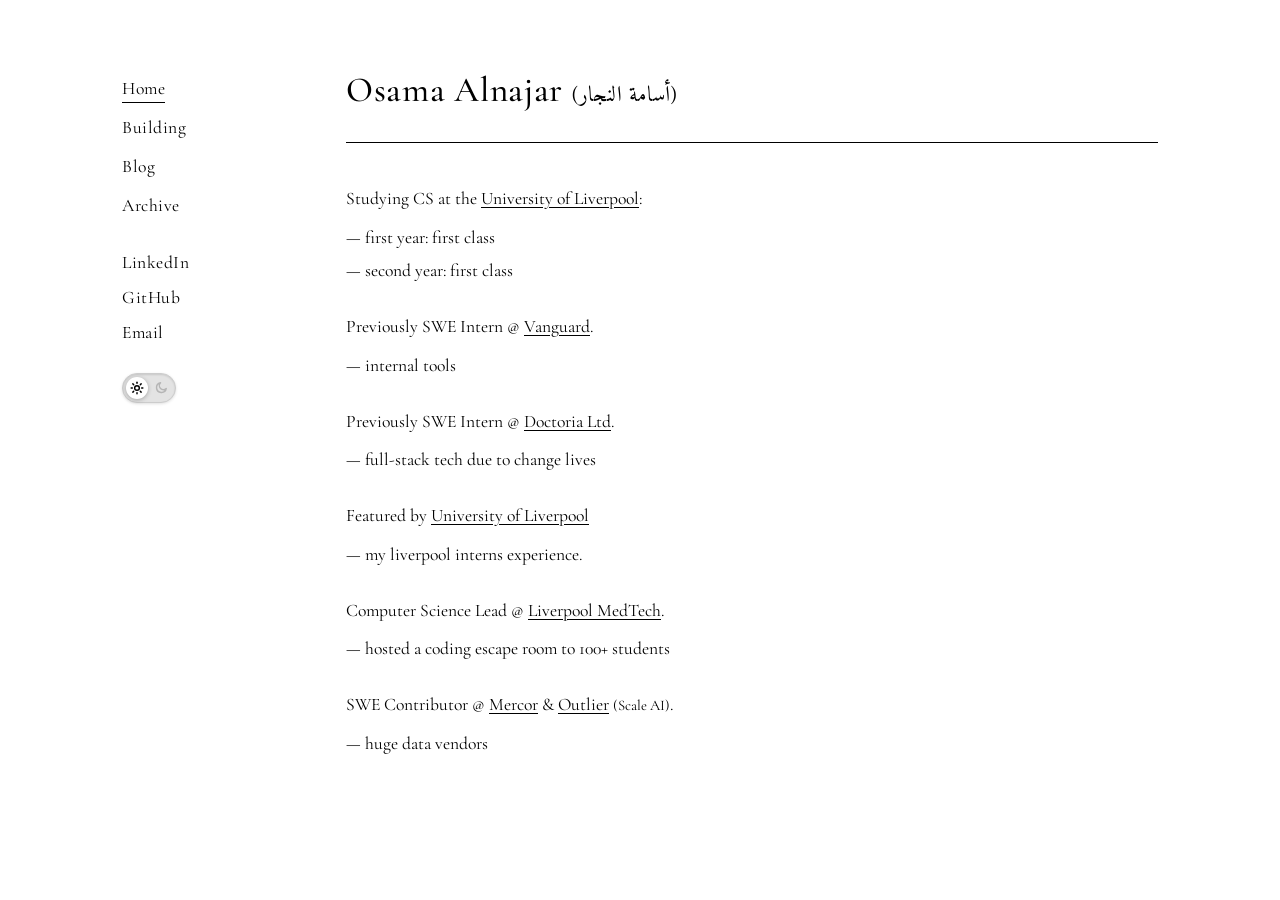
==== index.html @ 4be99ae2 "Mention Liverpool Interns in feature caption" ====
<!DOCTYPE html>
<html lang="en">
<head>
  <meta charset="UTF-8" />
  <meta name="viewport" content="width=device-width, initial-scale=1.0" />
  <title>Osama - Portfolio</title>
  <link rel="icon" href="/favicon.png" type="image/png" sizes="512x512" />
  <script>
    (() => {
      try {
        if (localStorage.getItem('portfolio-theme') === 'dark') {
          document.documentElement.dataset.theme = 'dark';
        }
      } catch (_) {}
    })();
  </script>
  <link rel="preconnect" href="https://fonts.googleapis.com" />
  <link rel="preconnect" href="https://fonts.gstatic.com" crossorigin />
  <link href="https://fonts.googleapis.com/css2?family=Amiri:wght@400;700&family=Cormorant+Garamond:wght@400;500;600&display=swap" rel="stylesheet" />
  <link rel="stylesheet" href="style.css" />
</head>
<body>
  <div class="layout">
    <aside class="sidebar">
      <nav class="nav" aria-label="Primary navigation">
        <a href="/" class="active">Home</a>
        <a href="/building">Building</a>
        <a href="/blog">Blog</a>
        <a href="/archive">Archive</a>
      </nav>

      <div class="sidebar-social">
        <div class="social-links">
          <a href="https://www.linkedin.com/in/osamaajr/" target="_blank" rel="noopener noreferrer">LinkedIn</a>
          <a href="https://github.com/osamaajr" target="_blank" rel="noopener noreferrer">GitHub</a>
          <a href="mailto:osama.alnajar.26@gmail.com">Email</a>
        </div>

        <label class="theme-toggle" title="Toggle theme">
          <input type="checkbox" data-theme-toggle />
          <span class="theme-toggle-track" aria-hidden="true">
            <span class="theme-toggle-thumb"></span>
            <span class="theme-toggle-icon sun">
              <svg viewBox="0 0 24 24" aria-hidden="true">
                <circle cx="12" cy="12" r="4"></circle>
                <path d="M12 2v2"></path>
                <path d="M12 20v2"></path>
                <path d="m4.93 4.93 1.41 1.41"></path>
                <path d="m17.66 17.66 1.41 1.41"></path>
                <path d="M2 12h2"></path>
                <path d="M20 12h2"></path>
                <path d="m6.34 17.66-1.41 1.41"></path>
                <path d="m19.07 4.93-1.41 1.41"></path>
              </svg>
            </span>
            <span class="theme-toggle-icon moon">
              <svg viewBox="0 0 24 24" aria-hidden="true">
                <path d="M21 12.8A8.4 8.4 0 1 1 11.2 3 6.4 6.4 0 0 0 21 12.8z"></path>
              </svg>
            </span>
          </span>
        </label>
      </div>
    </aside>

    <main class="content">
      <header class="header">
        <h1>Osama Alnajar <span class="arabic-name" lang="ar" dir="rtl">(أسامة النجار)</span></h1>
      </header>
      <hr class="header-divider" />

      <div class="description">
        <div class="section">
          <p>Studying CS at the <a href="#">University of Liverpool</a>:</p>
          <span class="item">first year: first class</span>
          <span class="item">second year: first class</span>
        </div>
        <div class="section">
          <p>Previously SWE Intern @ <a href="#">Vanguard</a>.</p>
          <span class="item">internal tools</span>
        </div>
        <div class="section">
          <p>Previously SWE Intern @ <a href="#">Doctoria Ltd</a>.</p>
          <span class="item">full-stack tech due to change lives</span>
        </div>
        <div class="section">
          <p>Featured by <a href="https://www.liverpool.ac.uk/careers/students/blog/case-studies/osama-doctoria-internship/" target="_blank" rel="noopener noreferrer">University of Liverpool</a></p>
          <span class="item">my liverpool interns experience.</span>
        </div>
        <div class="section">
          <p>Computer Science Lead @ <a href="#">Liverpool MedTech</a>.</p>
          <span class="item">hosted a coding escape room to 100+ students</span>
        </div>
        <div class="section">
          <p>SWE Contributor @ <a href="#">Mercor</a> &amp; <a href="#">Outlier</a> <small>(Scale AI)</small>.</p>
          <span class="item">huge data vendors</span>
        </div>
      </div>
    </main>
  </div>

  <script src="shooting-stars.js" defer></script>
  <script src="theme-toggle.js" defer></script>
  <script>
    window.va = window.va || function () { (window.vaq = window.vaq || []).push(arguments); };
  </script>
  <script defer src="/_vercel/insights/script.js"></script>
</body>
</html>
---- style.css ----
*, *::before, *::after {
  box-sizing: border-box;
  margin: 0;
  padding: 0;
}

:root {
  color-scheme: light;
  --bg: #ffffff;
  --text: #000000;
  --muted: #666666;
  --subtle: #999999;
  --rule: #d8d8d8;
  --star-rgb: 0, 0, 0;
  --toggle-bg: #e3e3e3;
  --toggle-border: #cccccc;
  --toggle-muted: #b5b5b5;
}

:root[data-theme="dark"] {
  color-scheme: dark;
  --bg: #000000;
  --text: #ffffff;
  --muted: #b8b8b8;
  --subtle: #8c8c8c;
  --rule: #303030;
  --star-rgb: 255, 255, 255;
  --toggle-bg: #202020;
  --toggle-border: #3a3a3a;
  --toggle-muted: #777777;
}

html {
  background-color: var(--bg);
  transition: background-color 0.2s ease;
}

body,
a,
.nav a::after,
.arabic-name,
.header-divider,
.description,
.project-list li::before,
.project-info p,
.archive-intro,
.archive-section,
.archive-section summary::before,
.archive-lines li,
.archive-lines li::before,
.theme-toggle,
.theme-toggle-track,
.theme-toggle-thumb,
.theme-toggle-icon,
.shooting-star,
.shooting-star::after {
  transition-duration: 0.2s;
  transition-timing-function: ease;
}

body {
  position: relative;
  max-width: 1100px;
  min-height: 100vh;
  margin: 0 auto;
  padding: 4.35rem 2rem 4rem;
  overflow-x: hidden;
  background: transparent;
  color: var(--text);
  font-family: 'Cormorant Garamond', Georgia, serif;
  line-height: 1.8;
  transition-property: color;
}

a {
  color: inherit;
  text-decoration: underline;
  text-underline-offset: 3px;
}

.layout {
  display: flex;
  gap: 4rem;
}

.sidebar {
  position: sticky;
  top: 4rem;
  flex: 0 0 160px;
  align-self: flex-start;
  padding-top: 0.5rem;
}

.nav,
.social-links {
  display: flex;
  flex-direction: column;
  align-items: flex-start;
}

.nav {
  gap: 0.86rem;
}

.nav a,
.social-links a {
  position: relative;
  border: 0;
  color: var(--text);
  font-size: 1.1rem;
  font-weight: 400;
  letter-spacing: 0.03em;
  line-height: 1.2;
  text-decoration: none;
}

.nav a::after {
  content: '';
  display: block;
  width: 100%;
  height: 1px;
  margin-top: 0.2rem;
  background: var(--text);
  transform: scaleX(0);
  transform-origin: left;
  transition-property: transform, background-color;
}

.nav a:hover::after,
.nav a.active::after {
  transform: scaleX(1);
}

.sidebar-social {
  margin-top: 2rem;
}

.social-links {
  gap: 0.86rem;
}

.theme-toggle {
  display: block;
  width: max-content;
  margin-top: 1.9rem;
  color: var(--text);
  cursor: pointer;
  user-select: none;
}

.theme-toggle input {
  position: absolute;
  opacity: 0;
  pointer-events: none;
}

.theme-toggle-track {
  position: relative;
  display: block;
  width: 54px;
  height: 30px;
  border: 1px solid var(--toggle-border);
  border-radius: 999px;
  background: var(--toggle-bg);
  box-shadow: inset 0 1px 2px rgba(0, 0, 0, 0.12), 0 1px 3px rgba(0, 0, 0, 0.12);
  transition-property: background-color, border-color;
}

.theme-toggle-thumb {
  position: absolute;
  top: 3px;
  left: 3px;
  z-index: 0;
  width: 22px;
  height: 22px;
  border-radius: 50%;
  background: var(--bg);
  box-shadow: 0 1px 4px rgba(0, 0, 0, 0.28);
  transition-property: transform, background-color;
}

.theme-toggle input:checked + .theme-toggle-track .theme-toggle-thumb {
  transform: translateX(24px);
}

.theme-toggle input:focus-visible + .theme-toggle-track {
  outline: 1px solid currentColor;
  outline-offset: 3px;
}

.theme-toggle-icon {
  position: absolute;
  top: 50%;
  z-index: 1;
  width: 14px;
  height: 14px;
  color: var(--toggle-muted);
  transform: translateY(-50%);
  transition-property: color;
}

.theme-toggle-icon.sun {
  left: 7px;
}

.theme-toggle-icon.moon {
  right: 7px;
}

.theme-toggle-icon svg {
  display: block;
  width: 100%;
  height: 100%;
  fill: none;
  stroke: currentColor;
  stroke-linecap: round;
  stroke-linejoin: round;
  stroke-width: 2.5;
}

:root:not([data-theme="dark"]) .theme-toggle-icon.sun,
:root[data-theme="dark"] .theme-toggle-icon.moon {
  color: var(--text);
}

.content {
  flex: 1;
  min-width: 0;
  max-width: none;
}

.header {
  margin-bottom: 2rem;
}

.header h1 {
  font-size: 2.2rem;
  font-weight: 500;
  line-height: 1.15;
  letter-spacing: 0.02em;
}

.arabic-name {
  color: var(--text);
  font-family: 'Amiri', serif;
  font-size: 0.62em;
  font-weight: 400;
  white-space: nowrap;
}

.header-divider {
  width: 100%;
  margin: 1rem 0 2.5rem;
  border: 0;
  border-top: 1px solid currentColor;
}

.description {
  margin-top: 1.5rem;
  color: var(--text);
  font-size: 1.1rem;
  line-height: 1.8;
}

.description p {
  margin-bottom: 0.45rem;
}

.section {
  margin-bottom: 1.5rem;
}

.item {
  display: block;
  margin-bottom: 0.12rem;
}

.item::before {
  content: '\2014  ';
}

.archive-content {
  max-width: 812px;
}

.archive {
  max-width: none;
}

.archive-intro {
  margin-bottom: 2.65rem;
  color: var(--muted);
  font-size: 1.1rem;
  font-weight: 500;
  font-style: italic;
}

.archive-section {
  border-bottom: 1px solid var(--rule);
  transition-property: border-color;
}

.archive-section summary {
  display: flex;
  align-items: center;
  gap: 0.75rem;
  padding: 1.42rem 0;
  color: var(--text);
  font-size: 1.1rem;
  font-weight: 600;
  line-height: 1.4;
  list-style: none;
  cursor: pointer;
}

.archive-section summary::-webkit-details-marker {
  display: none;
}

.archive-section summary::marker {
  content: '';
}

.archive-section summary::before {
  content: '+';
  width: 0.78rem;
  color: var(--subtle);
  font-size: 0.86rem;
  line-height: 1;
}

.archive-section[open] summary::before {
  content: '-';
}

.archive-lines {
  list-style: none;
  padding: 0 0 1.85rem;
}

.archive-lines li {
  display: block;
  color: var(--text);
  font-size: 1.1rem;
  font-weight: 600;
  line-height: 1.75;
  overflow: hidden;
  text-overflow: ellipsis;
  white-space: nowrap;
}

.archive-lines li::before {
  content: '\2014  ';
  color: var(--subtle);
}

.project-list {
  list-style: none;
  counter-reset: projects;
}

@counter-style arabic-indic-numbers {
  system: numeric;
  symbols: "٠" "١" "٢" "٣" "٤" "٥" "٦" "٧" "٨" "٩";
}

.project-list li {
  display: flex;
  align-items: flex-start;
  gap: 1.25rem;
  margin-bottom: 1.5rem;
}

.project-list li::before {
  counter-increment: projects;
  content: counter(projects, arabic-indic-numbers);
  flex-shrink: 0;
  min-width: 0.85rem;
  padding-top: 0.1rem;
  color: var(--subtle);
  font-size: 0.95rem;
}

.project-info {
  display: flex;
  flex-direction: column;
  gap: 0.26rem;
}

.project-name {
  align-self: flex-start;
  font-size: 1.1rem;
  font-weight: 500;
  line-height: 1.25;
  text-decoration: underline;
  text-underline-offset: 3px;
}

.project-name-plain {
  text-decoration: none;
}

.project-info p {
  max-width: 690px;
  color: var(--muted);
  font-size: 1.1rem;
  line-height: 1.8;
}

.project-more {
  margin-top: -0.25rem;
}

.project-list li.project-more::before {
  counter-increment: none;
  content: "";
}

.project-more .project-name {
  color: var(--muted);
  font-size: 1.1rem;
  text-decoration: none;
}

.project-more p {
  font-size: 1.1rem;
}

.shooting-star-layer {
  position: fixed;
  inset: 0;
  z-index: 20;
  overflow: hidden;
  pointer-events: none;
}

.shooting-star {
  position: absolute;
  width: var(--length);
  height: 2px;
  border-radius: 999px;
  opacity: 0;
  background: linear-gradient(90deg, rgba(var(--star-rgb), 0), rgba(var(--star-rgb), var(--alpha)));
  transform: rotate(var(--angle));
  transform-origin: right center;
  animation: shoot var(--duration) ease-out forwards;
}

.shooting-star::after {
  content: '';
  position: absolute;
  top: 50%;
  right: -1px;
  width: 5px;
  height: 5px;
  border-radius: 50%;
  background: rgba(var(--star-rgb), calc(var(--alpha) + 0.2));
  transform: translateY(-50%);
}

@keyframes shoot {
  0% {
    opacity: 0;
    transform: translate(0, 0) rotate(var(--angle));
  }
  12% {
    opacity: 1;
  }
  100% {
    opacity: 0;
    transform: translate(var(--travel-x), var(--travel-y)) rotate(var(--angle));
  }
}

@media (max-width: 760px) {
  body {
    width: auto;
    padding: 2rem 1.5rem;
  }

  .layout {
    flex-direction: column;
    gap: 0;
  }

  .sidebar,
  .content {
    width: 100%;
    max-width: none;
    padding-top: 0;
    position: static;
  }

  .nav {
    flex-direction: row;
    flex-wrap: wrap;
    gap: 1.5rem;
  }

  .sidebar-social {
    margin-top: 1rem;
  }

  .social-links {
    flex-direction: row;
    flex-wrap: wrap;
    gap: 1rem;
  }

  .theme-toggle {
    margin-top: 1rem;
  }

  .header h1 {
    font-size: 2.2rem;
  }

  .arabic-name {
    display: inline-block;
    margin-top: 0.2rem;
  }

  .header-divider {
    margin: 1.5rem 0 2rem;
  }

  .project-list li {
    gap: 0.9rem;
  }

  .archive-lines li {
    white-space: normal;
  }
}
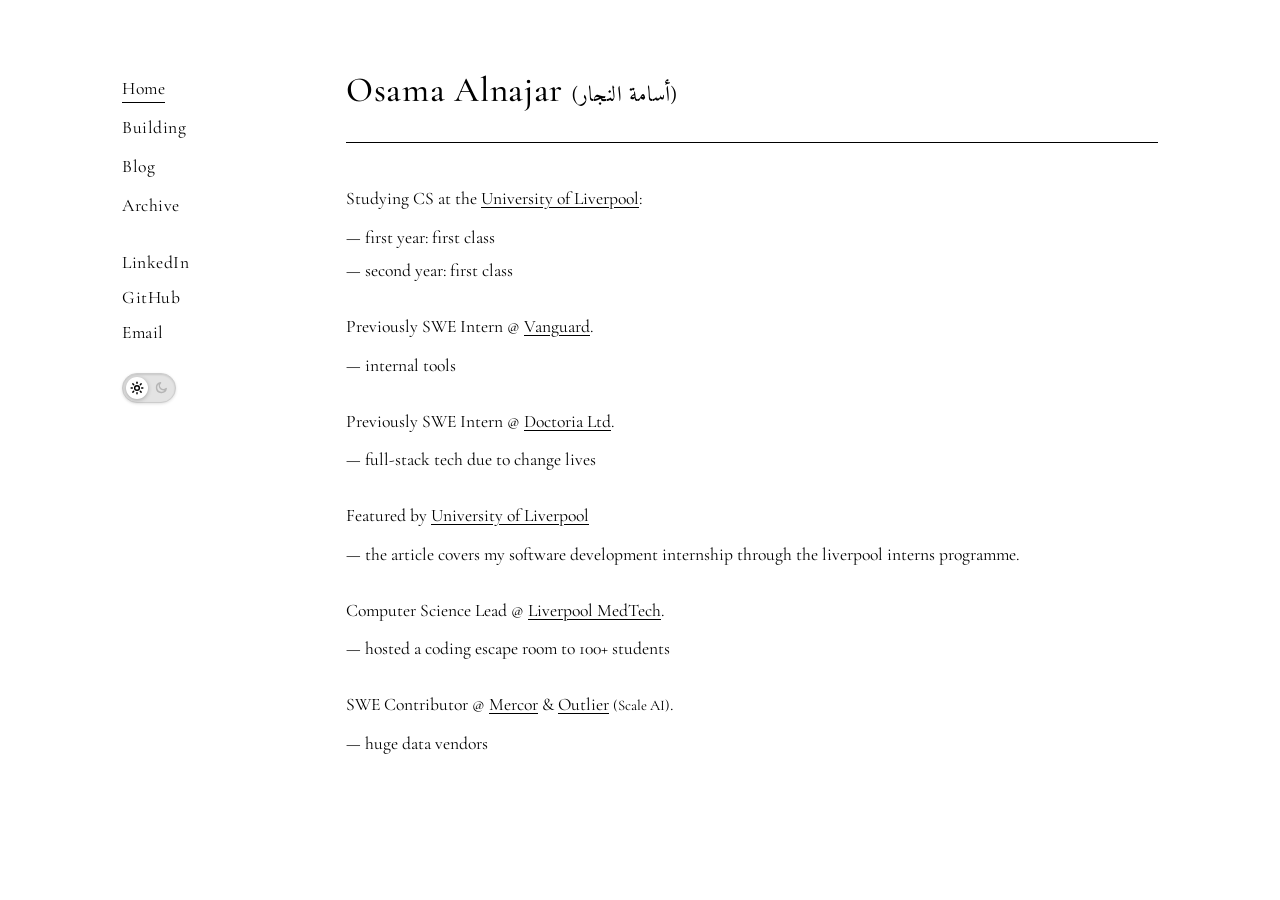
==== commit bb764e4f: "Combine internship and Liverpool Interns caption" ====
--- a/index.html
+++ b/index.html
@@ -85,7 +85,7 @@
         </div>
         <div class="section">
           <p>Featured by <a href="https://www.liverpool.ac.uk/careers/students/blog/case-studies/osama-doctoria-internship/" target="_blank" rel="noopener noreferrer">University of Liverpool</a></p>
-          <span class="item">my liverpool interns experience.</span>
+          <span class="item">the article covers my software development internship through the liverpool interns programme.</span>
         </div>
         <div class="section">
           <p>Computer Science Lead @ <a href="#">Liverpool MedTech</a>.</p>
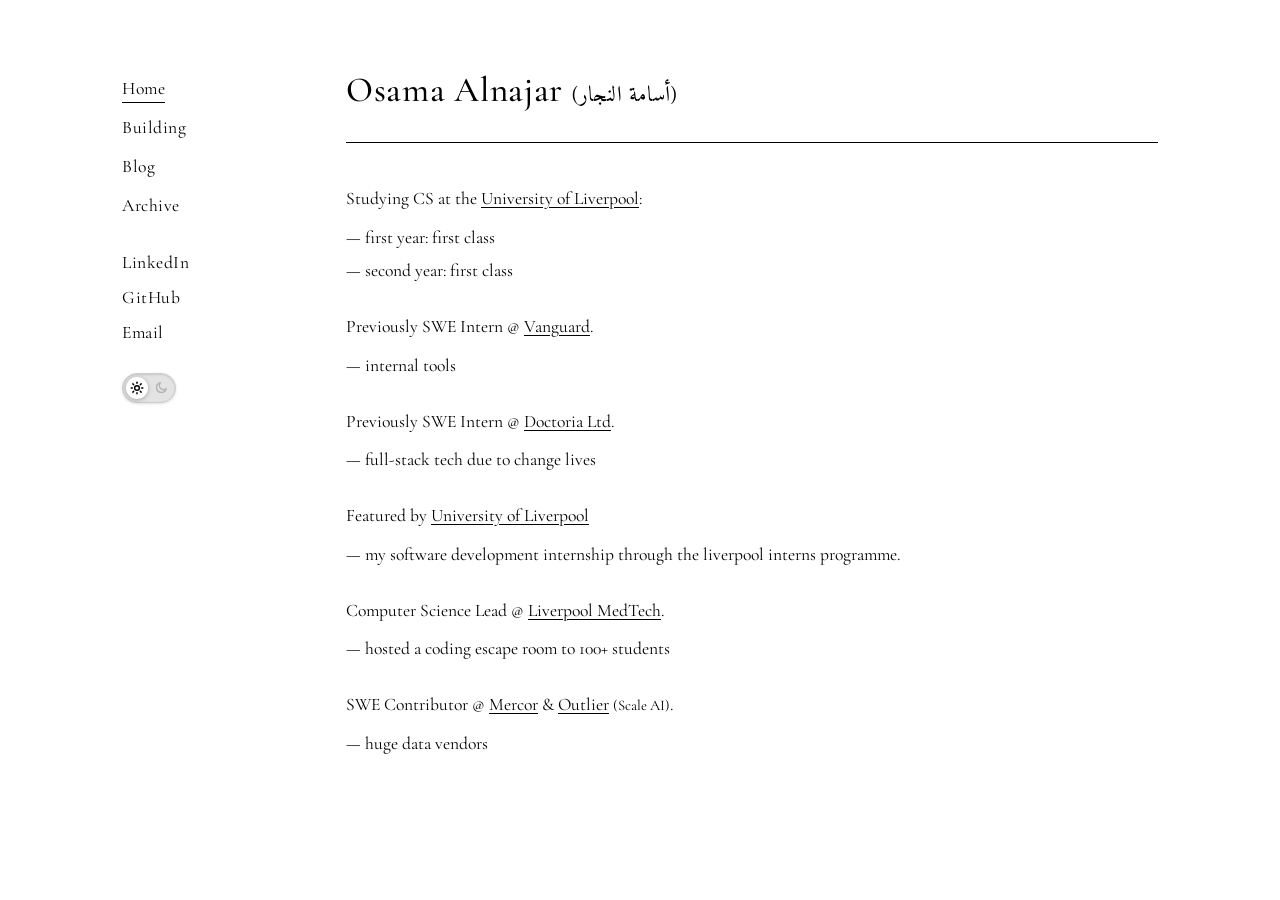
==== commit 6f5f22bf: "Update internship description in index.html" ====
--- a/index.html
+++ b/index.html
@@ -85,7 +85,7 @@
         </div>
         <div class="section">
           <p>Featured by <a href="https://www.liverpool.ac.uk/careers/students/blog/case-studies/osama-doctoria-internship/" target="_blank" rel="noopener noreferrer">University of Liverpool</a></p>
-          <span class="item">the article covers my software development internship through the liverpool interns programme.</span>
+          <span class="item">my software development internship through the liverpool interns programme.</span>
         </div>
         <div class="section">
           <p>Computer Science Lead @ <a href="#">Liverpool MedTech</a>.</p>
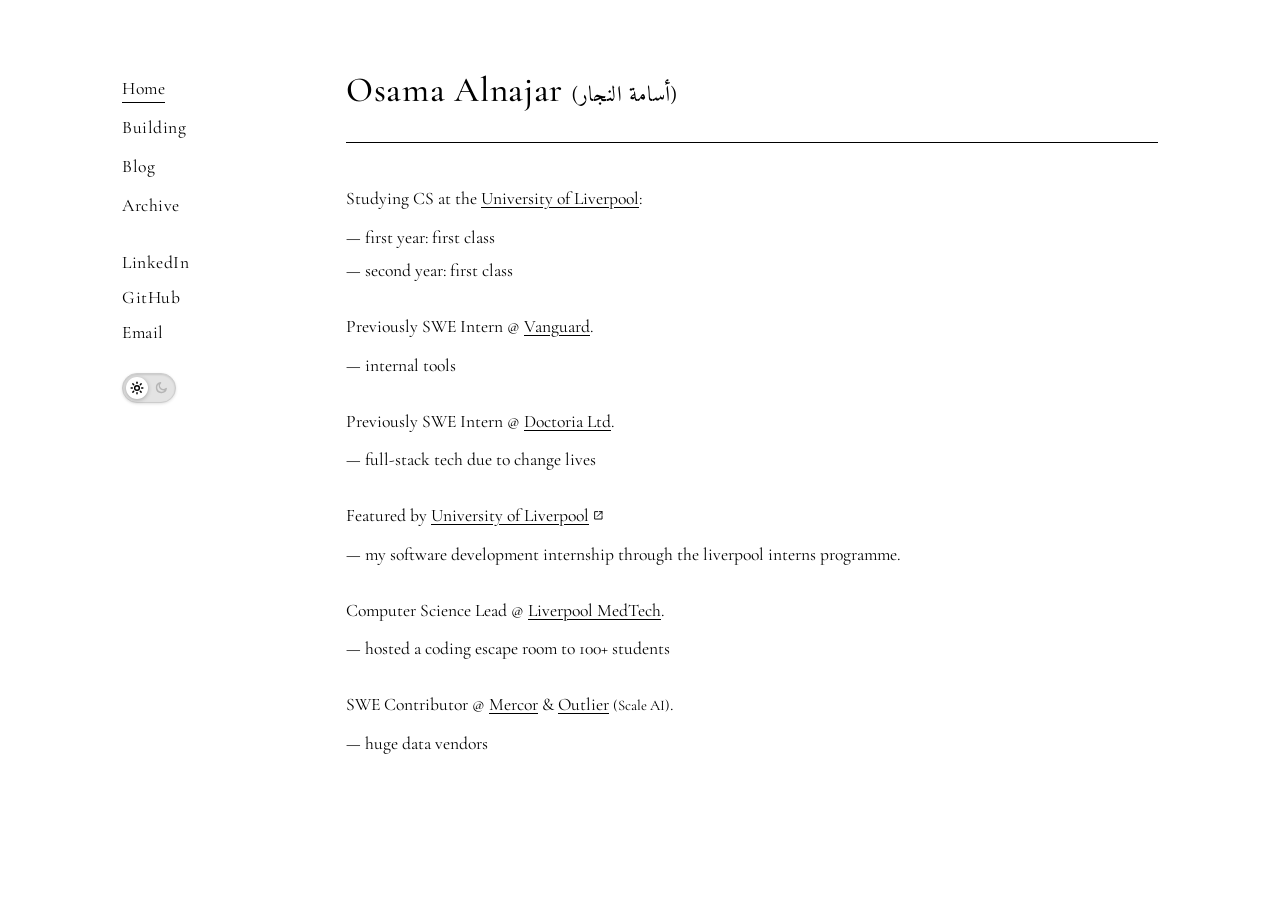
==== commit c9b4454b: "Add link icon to University feature" ====
--- a/index.html
+++ b/index.html
@@ -84,7 +84,7 @@
           <span class="item">full-stack tech due to change lives</span>
         </div>
         <div class="section">
-          <p>Featured by <a href="https://www.liverpool.ac.uk/careers/students/blog/case-studies/osama-doctoria-internship/" target="_blank" rel="noopener noreferrer">University of Liverpool</a></p>
+          <p>Featured by <a href="https://www.liverpool.ac.uk/careers/students/blog/case-studies/osama-doctoria-internship/" target="_blank" rel="noopener noreferrer">University of Liverpool<svg class="feature-link-icon" viewBox="0 0 24 24" aria-hidden="true" focusable="false"><path d="M14 5h5v5M19 5l-9 9M19 13v6H5V5h6" /></svg></a></p>
           <span class="item">my software development internship through the liverpool interns programme.</span>
         </div>
         <div class="section">
--- a/style.css
+++ b/style.css
@@ -279,6 +279,19 @@
   content: '\2014  ';
 }
 
+.feature-link-icon {
+  display: inline-block;
+  width: 0.72em;
+  height: 0.72em;
+  margin-left: 0.18em;
+  vertical-align: -0.03em;
+  fill: none;
+  stroke: currentColor;
+  stroke-linecap: round;
+  stroke-linejoin: round;
+  stroke-width: 1.8;
+}
+
 .archive-content {
   max-width: 812px;
 }
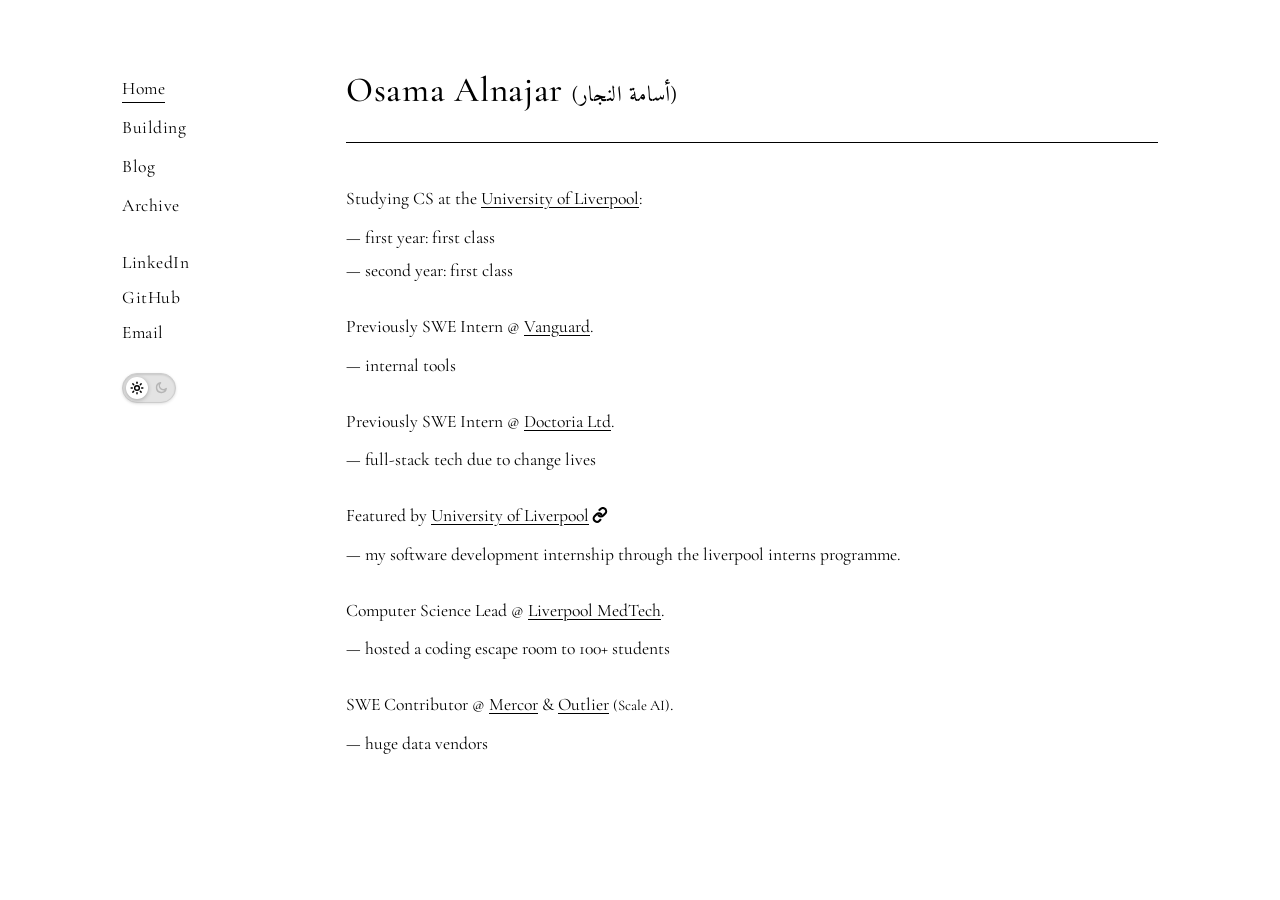
==== commit 25477d17: "Use chain-link icon for University feature" ====
--- a/index.html
+++ b/index.html
@@ -84,7 +84,7 @@
           <span class="item">full-stack tech due to change lives</span>
         </div>
         <div class="section">
-          <p>Featured by <a href="https://www.liverpool.ac.uk/careers/students/blog/case-studies/osama-doctoria-internship/" target="_blank" rel="noopener noreferrer">University of Liverpool<svg class="feature-link-icon" viewBox="0 0 24 24" aria-hidden="true" focusable="false"><path d="M14 5h5v5M19 5l-9 9M19 13v6H5V5h6" /></svg></a></p>
+          <p>Featured by <a href="https://www.liverpool.ac.uk/careers/students/blog/case-studies/osama-doctoria-internship/" target="_blank" rel="noopener noreferrer">University of Liverpool<svg class="feature-link-icon" viewBox="0 0 24 24" aria-hidden="true" focusable="false"><path d="M10 13a5 5 0 0 0 7.07 0l3-3a5 5 0 0 0-7.07-7.07l-1.72 1.72M14 11a5 5 0 0 0-7.07 0l-3 3a5 5 0 0 0 7.07 7.07l1.72-1.72" /></svg></a></p>
           <span class="item">my software development internship through the liverpool interns programme.</span>
         </div>
         <div class="section">
--- a/style.css
+++ b/style.css
@@ -281,15 +281,15 @@
 
 .feature-link-icon {
   display: inline-block;
-  width: 0.72em;
-  height: 0.72em;
+  width: 0.9em;
+  height: 0.9em;
   margin-left: 0.18em;
-  vertical-align: -0.03em;
+  vertical-align: -0.12em;
   fill: none;
   stroke: currentColor;
   stroke-linecap: round;
   stroke-linejoin: round;
-  stroke-width: 1.8;
+  stroke-width: 3.2;
 }
 
 .archive-content {
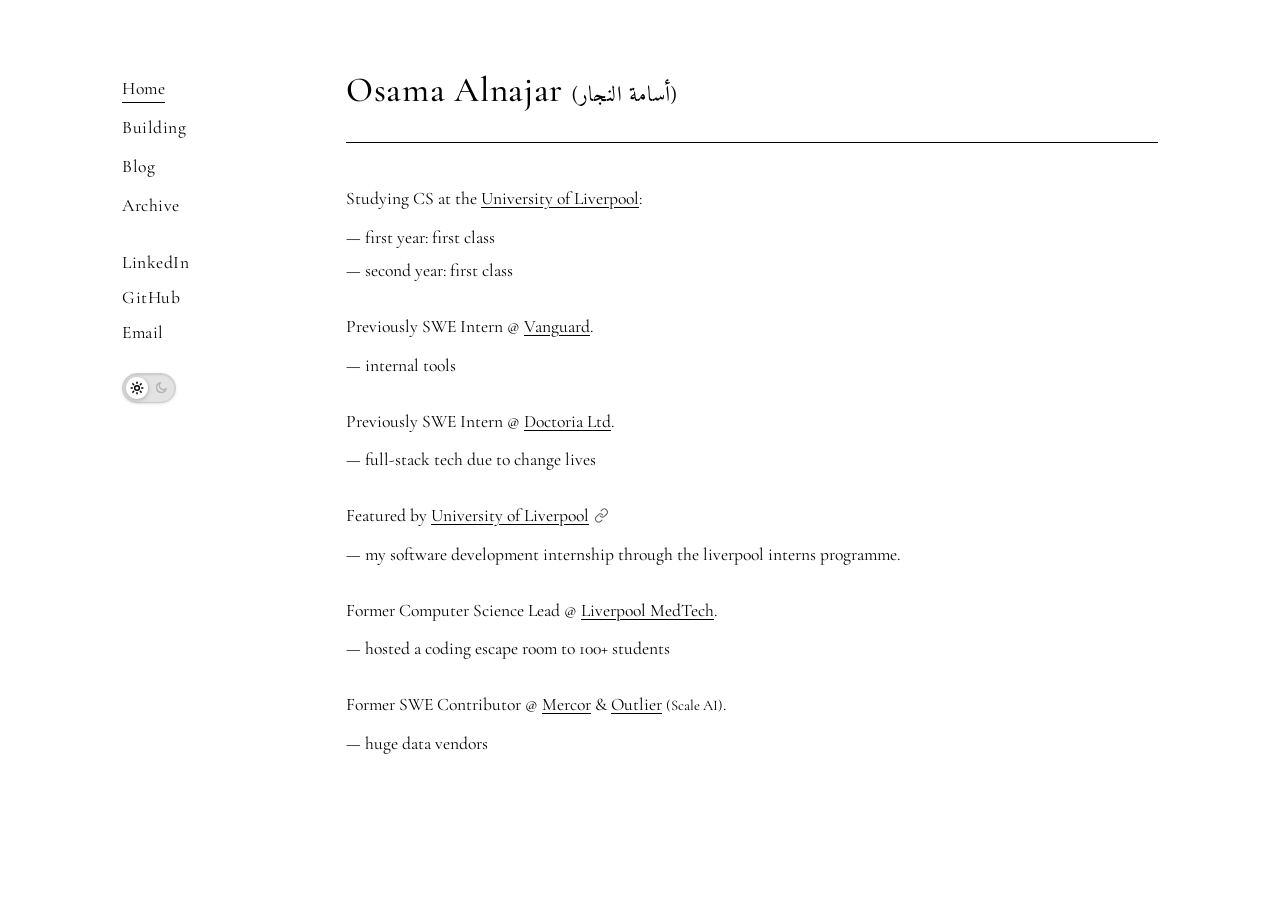
==== commit 1d8c4d9a: "Mark past portfolio roles as former" ====
--- a/index.html
+++ b/index.html
@@ -88,11 +88,11 @@
           <span class="item">my software development internship through the liverpool interns programme.</span>
         </div>
         <div class="section">
-          <p>Computer Science Lead @ <a href="#">Liverpool MedTech</a>.</p>
+          <p>Former Computer Science Lead @ <a href="#">Liverpool MedTech</a>.</p>
           <span class="item">hosted a coding escape room to 100+ students</span>
         </div>
         <div class="section">
-          <p>SWE Contributor @ <a href="#">Mercor</a> &amp; <a href="#">Outlier</a> <small>(Scale AI)</small>.</p>
+          <p>Former SWE Contributor @ <a href="#">Mercor</a> &amp; <a href="#">Outlier</a> <small>(Scale AI)</small>.</p>
           <span class="item">huge data vendors</span>
         </div>
       </div>
--- a/style.css
+++ b/style.css
@@ -281,15 +281,21 @@
 
 .feature-link-icon {
   display: inline-block;
-  width: 0.9em;
-  height: 0.9em;
-  margin-left: 0.18em;
-  vertical-align: -0.12em;
+  width: 0.85em;
+  height: 0.85em;
+  margin-left: 0.26em;
+  vertical-align: -0.08em;
   fill: none;
-  stroke: currentColor;
+  stroke: var(--muted);
   stroke-linecap: round;
   stroke-linejoin: round;
-  stroke-width: 3.2;
+  stroke-width: 1.8;
+  transition: stroke 0.2s ease;
+}
+
+a:hover .feature-link-icon,
+a:focus-visible .feature-link-icon {
+  stroke: var(--text);
 }
 
 .archive-content {
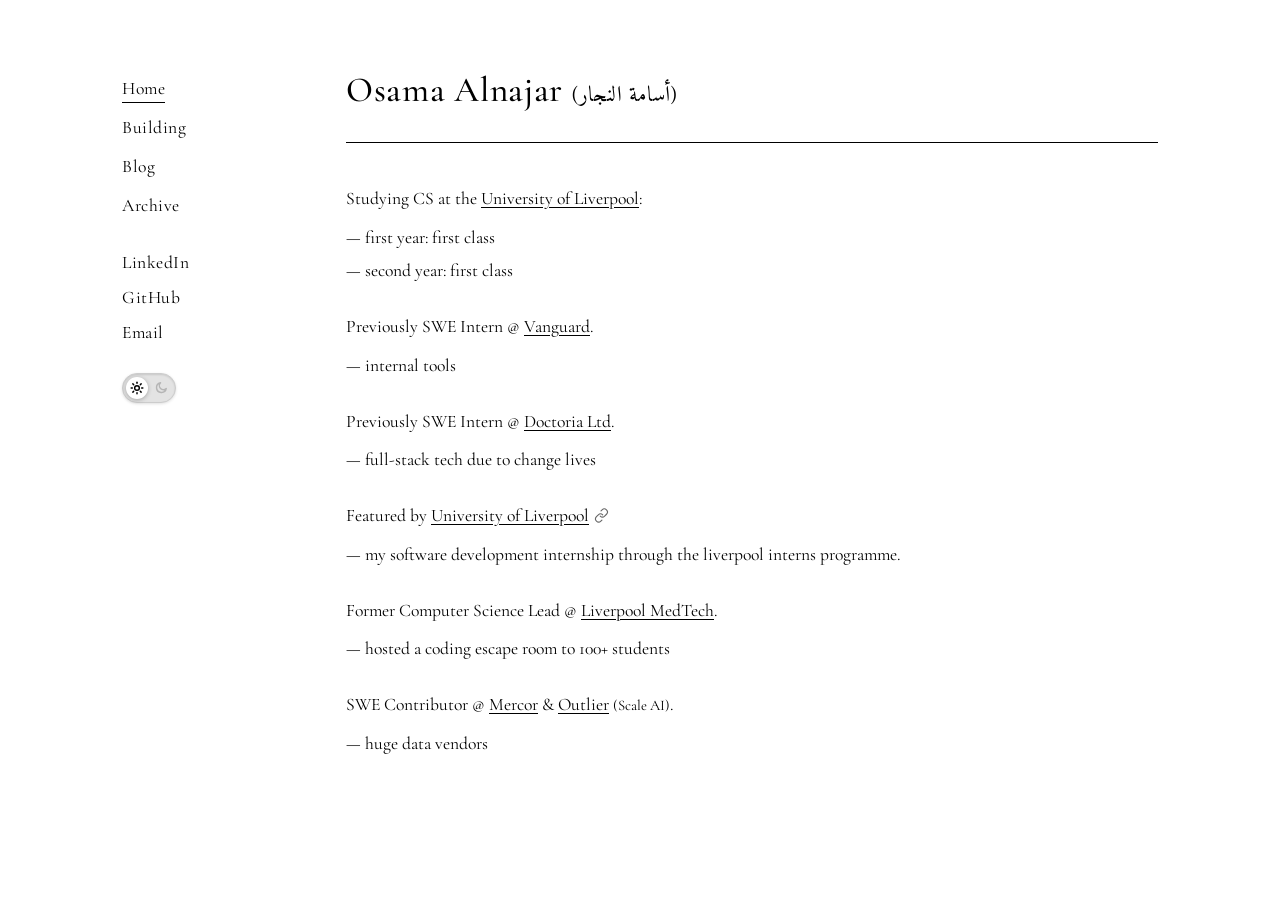
==== commit a949a45f: "Remove former label from contributor role" ====
--- a/index.html
+++ b/index.html
@@ -92,7 +92,7 @@
           <span class="item">hosted a coding escape room to 100+ students</span>
         </div>
         <div class="section">
-          <p>Former SWE Contributor @ <a href="#">Mercor</a> &amp; <a href="#">Outlier</a> <small>(Scale AI)</small>.</p>
+          <p>SWE Contributor @ <a href="#">Mercor</a> &amp; <a href="#">Outlier</a> <small>(Scale AI)</small>.</p>
           <span class="item">huge data vendors</span>
         </div>
       </div>
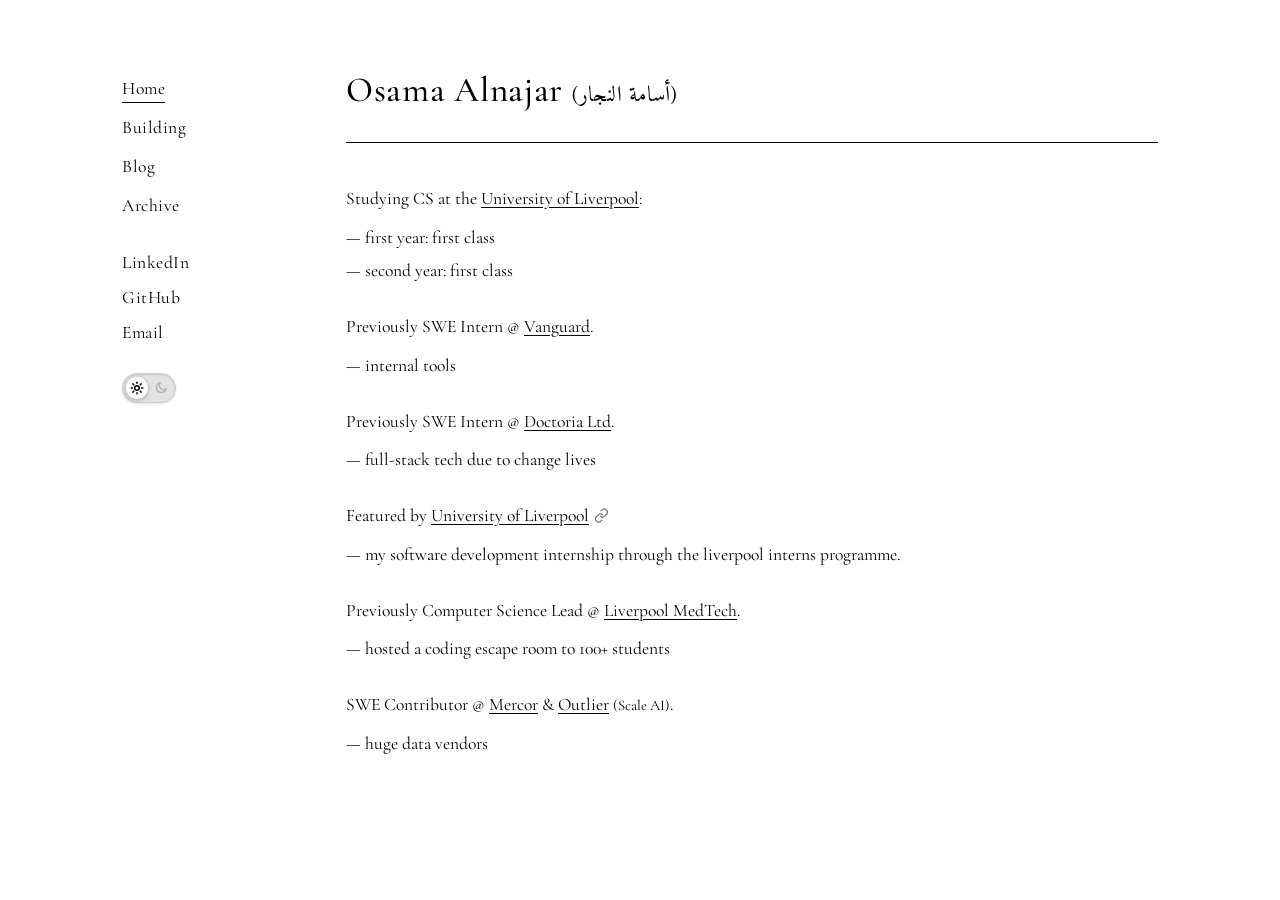
==== commit 0e358052: "Use Previously for past portfolio roles" ====
--- a/index.html
+++ b/index.html
@@ -88,7 +88,7 @@
           <span class="item">my software development internship through the liverpool interns programme.</span>
         </div>
         <div class="section">
-          <p>Former Computer Science Lead @ <a href="#">Liverpool MedTech</a>.</p>
+          <p>Previously Computer Science Lead @ <a href="#">Liverpool MedTech</a>.</p>
           <span class="item">hosted a coding escape room to 100+ students</span>
         </div>
         <div class="section">
